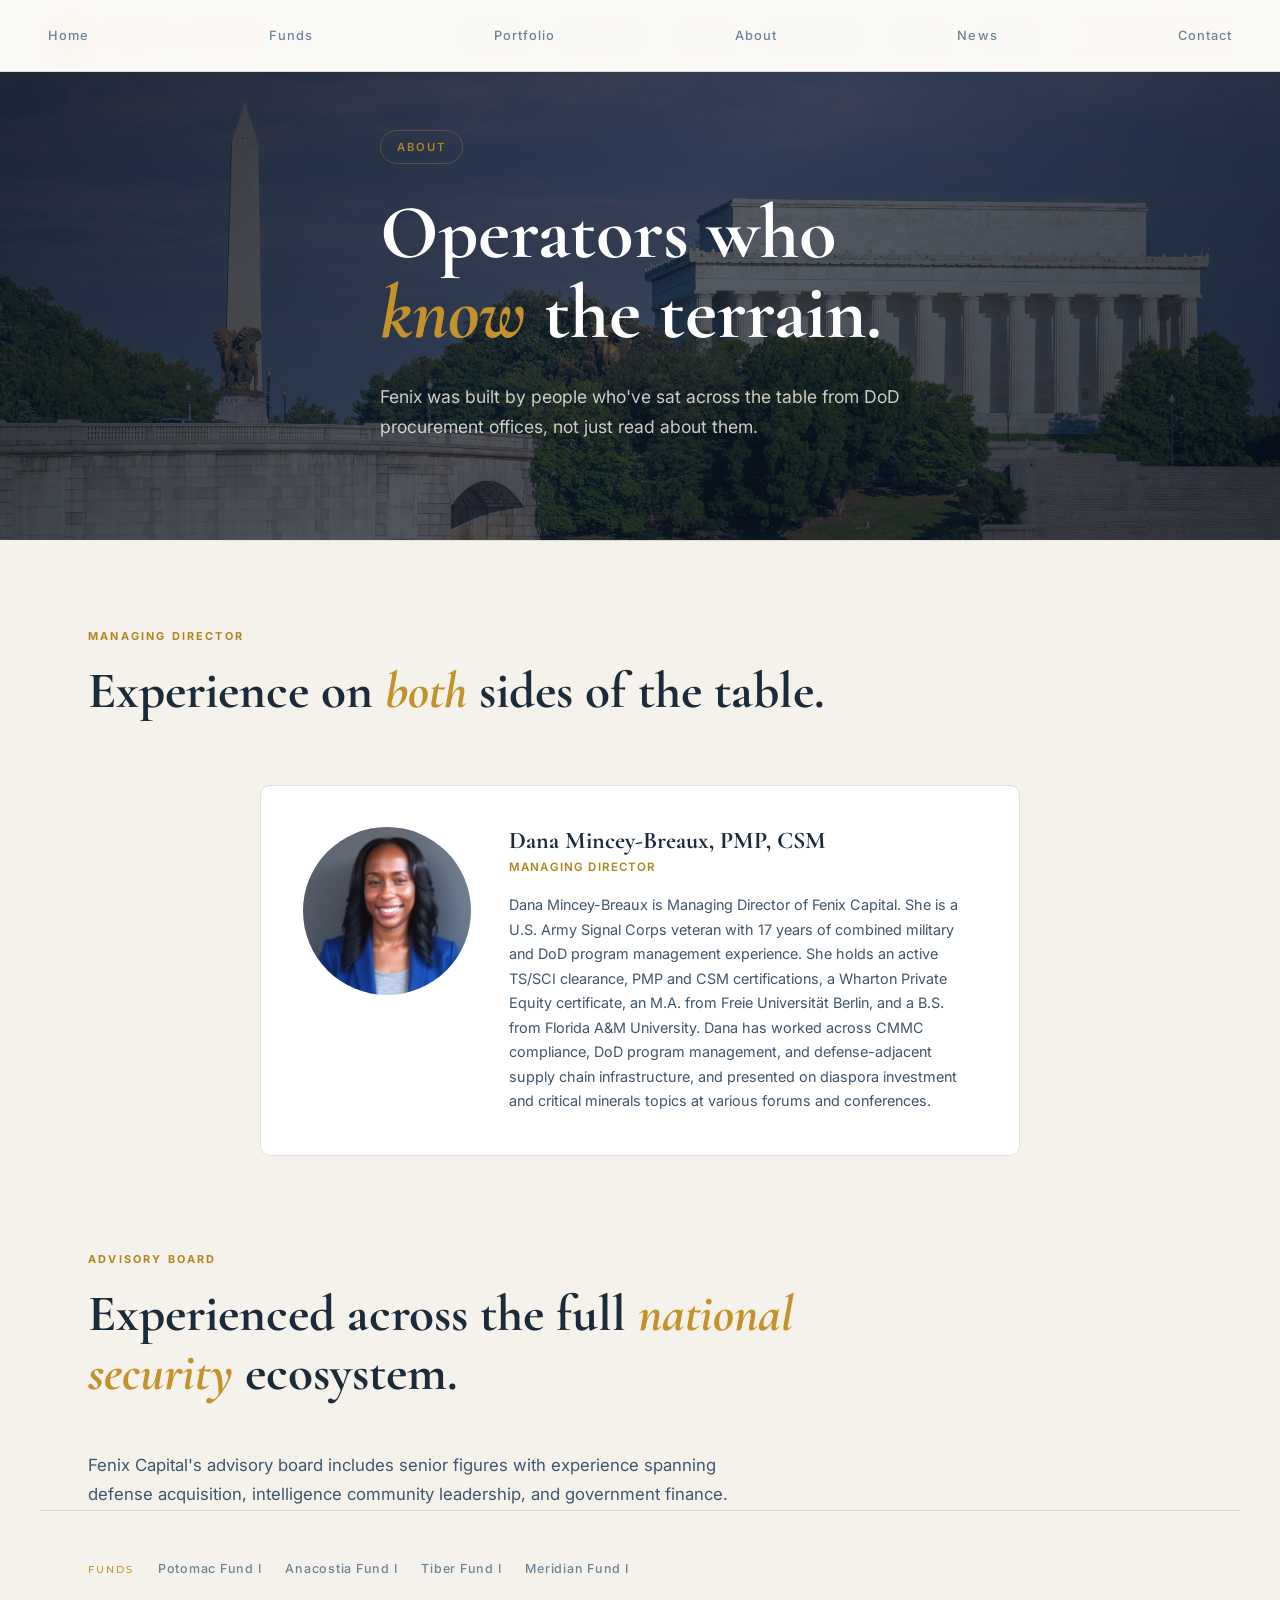
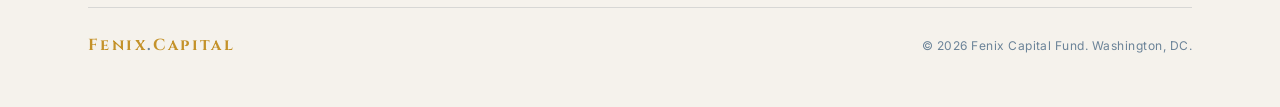
==== about.html @ d95a1a5e "PAGE 2: rename Team -> About, public-safe content - rename team.html -> about.html; update nav + foo" ====
<!DOCTYPE html>
<html lang="en">
<head>
  <meta charset="UTF-8" />
  <meta name="viewport" content="width=device-width, initial-scale=1.0" />
  <title>About — Fenix Capital</title>
  <meta name="description" content="About Fenix Capital — led by Managing Director Dana Mincey-Breaux, with an advisory board spanning defense acquisition, the intelligence community, and government finance. Washington, DC." />
  <link rel="stylesheet" href="css/style.css" />
  <link rel="icon" type="image/svg+xml" href="images/fenix-logo.svg" />
</head>
<body>

  <!-- NAV -->
  <nav>
    <a href="index.html" class="nav-logo">
      <img src="images/fenix-logo.svg" alt="Fenix Capital" />
      <span class="nav-logo-text">FENIX CAPITAL</span>
    </a>
    <ul class="nav-links">
      <li><a href="index.html#thesis">Thesis</a></li>
      <li><a href="index.html#edge">Our Edge</a></li>
      <li><a href="funds.html">Funds</a></li>
      <li><a href="portfolio.html">Portfolio</a></li>
      <li><a href="about.html">About</a></li>
      <li><a href="news.html">News</a></li>
      <li><a href="contact.html" class="nav-cta">Get in Touch</a></li>
    </ul>
    <div class="hamburger" aria-label="Menu">
      <span></span><span></span><span></span>
    </div>
  </nav>

  <!-- PAGE HERO -->
  <section id="team-hero">
    <div class="video-bg">
      <img src="images/dc-skyline.jpg" alt="Washington, DC skyline" />
    </div>
    <div class="video-overlay"></div>
    <div class="hero-content">
      <div class="hero-tag">About</div>
      <h1 class="hero-headline" style="font-size: clamp(2.8rem, 6vw, 6rem);">
        Operators who<br><em>know</em> the terrain.
      </h1>
      <p class="hero-sub" style="margin-top: 28px;">
        Fenix was built by people who've sat across the table from DoD procurement offices, not just read about them.
      </p>
    </div>
  </section>

  <div class="divider"></div>

  <!-- TEAM SECTION -->
  <section id="team" style="padding-top: 80px;">
    <div class="section-tag">Managing Director</div>
    <h2 class="section-title">Experience on <em>both</em> sides of the table.</h2>

    <div class="team-grid team-grid--solo" style="margin-top: 64px;">

      <!-- Dana Mincey-Breaux -->
      <div class="team-card team-card--featured fade-in">
        <div class="team-avatar">
          <img src="images/dana-mincey-breaux.jpg" alt="Dana Mincey-Breaux" style="width: 100%; height: 100%; object-fit: cover; border-radius: 50%;" />
        </div>
        <div class="team-text">
          <div class="team-name">Dana Mincey-Breaux, PMP, CSM</div>
          <div class="team-role">Managing Director</div>
          <p class="team-bio">
            Dana Mincey-Breaux is Managing Director of Fenix Capital. She is a U.S. Army Signal Corps veteran with 17 years of combined military and DoD program management experience. She holds an active TS/SCI clearance, PMP and CSM certifications, a Wharton Private Equity certificate, an M.A. from Freie Universität Berlin, and a B.S. from Florida A&amp;M University. Dana has worked across CMMC compliance, DoD program management, and defense-adjacent supply chain infrastructure, and presented on diaspora investment and critical minerals topics at various forums and conferences.
          </p>
        </div>
      </div>

    </div>

    <!-- Advisory Board -->
    <div style="margin-top: 88px; max-width: 820px;">
      <div class="section-tag" style="margin-bottom: 16px;">Advisory Board</div>
      <h2 class="section-title">Experienced across the full <em>national security</em> ecosystem.</h2>
      <p style="margin-top: 22px; max-width: 680px; font-size: 1.05rem; line-height: 1.75; color: var(--text-secondary);">
        Fenix Capital's advisory board includes senior figures with experience spanning defense acquisition, intelligence community leadership, and government finance.
      </p>
    </div>
  </section>

  <!-- FOOTER -->
  <footer>
    <div class="footer-funds">
      <span class="footer-funds-label">Funds</span>
      <a href="funds.html">Potomac Fund I</a>
      <a href="funds.html">Anacostia Fund I</a>
      <a href="funds.html">Tiber Fund I</a>
      <a href="funds.html">Meridian Fund I</a>
    </div>
    <div class="footer-logo">Fenix<span>.</span>Capital</div>
    <nav class="footer-links">
      <a href="index.html">Home</a>
      <a href="funds.html">Funds</a>
      <a href="portfolio.html">Portfolio</a>
      <a href="about.html">About</a>
      <a href="news.html">News</a>
      <a href="contact.html">Contact</a>
    </nav>
    <div class="footer-copy">© 2026 Fenix Capital Fund. Washington, DC.</div>
  </footer>

  <script src="js/main.js"></script>
</body>
</html>
---- css/style.css ----
/*
 * Fenix Capital — Brand Redesign (Light)
 * Colors: Stone & Slate + Gold
 * Fonts: Cormorant Garamond (headings) · Inter / Montserrat (body)
 */

/* ─── Google Fonts ──────────────────────────────────────────── */
@import url('https://fonts.googleapis.com/css2?family=Cormorant+Garamond:ital,wght@0,400;0,500;0,600;0,700;1,400;1,500;1,600;1,700&family=Inter:wght@300;400;500;600;700&family=Montserrat:wght@300;400;500;600;700&family=Cinzel:wght@600;700&display=swap');

/* ─── Tokens ────────────────────────────────────────────────── */
:root {
  /* Surfaces — light "Stone & Slate". Variable names kept from the prior
     dark theme so existing rules pick up the new values automatically. */
  --navy-deepest:  #FDFBF8;   /* lightest surface / mobile menu bg   */
  --navy-dark:     #F5F2EC;   /* page background                     */
  --navy:          #FFFFFF;   /* cards                               */
  --navy-mid:      #F0EBE2;   /* card hover                          */
  --navy-light:    #E3DDD0;
  --navy-border:   rgba(42, 62, 82, 0.15);

  /* Explicit stone aliases (for the light override layer) */
  --stone-lightest:#FDFBF8;
  --stone-light:   #F5F2EC;
  --stone:         #EDE8DF;

  --gold:          #B0851F;
  --gold-light:    #C4922A;
  --gold-pale:     rgba(184, 146, 42, 0.10);
  --gold-border:   rgba(184, 146, 42, 0.30);

  --white:         #FFFFFF;
  --off-white:     #1C2B3A;   /* was near-white text on dark; now dark text on light */
  --text-primary:  #1C2B3A;
  --text-secondary:#3E566C;
  --text-muted:    #6B8398;

  /* Tokens referenced by Contact/Team but previously undefined (→ light) */
  --carbon:        #F5F2EC;
  --off-black:     #FFFFFF;
  --steel:         rgba(42, 62, 82, 0.15);
  --subtle:        #3E566C;
  --navy-deep:     #FDFBF8;
  --ember:         #B0851F;
  --light:         #1C2B3A;
  --gold-dim:      #8A6A18;
  --font-display:  'Cormorant Garamond', serif;
  --font-body:     'Inter', sans-serif;

  /* fenix-* fallbacks (used as var(--fenix-x, #hardcoded)) → light */
  --fenix-navy:    #F5F2EC;
  --fenix-gold:    #B0851F;
  --fenix-white:   #1C2B3A;
  --fenix-off:     #3E566C;

  --radius:        6px;
  --transition:    0.25s ease;
}

/* ─── Reset ─────────────────────────────────────────────────── */
*, *::before, *::after { box-sizing: border-box; margin: 0; padding: 0; }
html { scroll-behavior: smooth; }

body {
  background: var(--navy-dark);
  color: var(--text-primary);
  font-family: 'Inter', sans-serif;
  font-size: 16px;
  line-height: 1.65;
  -webkit-font-smoothing: antialiased;
}

img { display: block; max-width: 100%; }
a { color: inherit; text-decoration: none; }

/* ─── NAV ───────────────────────────────────────────────────── */
nav {
  position: fixed;
  top: 0; left: 0; right: 0;
  z-index: 100;
  display: flex;
  align-items: center;
  justify-content: space-between;
  padding: 0 3rem;
  height: 72px;
  background: rgba(253, 251, 248, 0.9);
  backdrop-filter: blur(12px);
  -webkit-backdrop-filter: blur(12px);
  border-bottom: 1px solid var(--navy-border);
}

.nav-logo {
  display: flex;
  align-items: center;
  gap: 0.75rem;
}

.nav-logo img {
  height: 40px;
  width: auto;
}

.nav-logo-text {
  font-family: 'Cinzel', serif;
  font-size: 1.1rem;
  font-weight: 700;
  letter-spacing: 0.12em;
  color: var(--gold-light);
  line-height: 1;
}

.nav-links {
  display: flex;
  align-items: center;
  gap: 2.5rem;
  list-style: none;
}

.nav-links a {
  font-size: 0.8rem;
  font-weight: 600;
  letter-spacing: 0.12em;
  text-transform: uppercase;
  color: var(--text-secondary);
  transition: color var(--transition);
}

.nav-links a:hover { color: var(--gold-light); }

.nav-cta {
  padding: 0.55rem 1.4rem;
  border: 1px solid var(--gold);
  border-radius: var(--radius);
  color: var(--gold) !important;
  font-weight: 600 !important;
  transition: background var(--transition), color var(--transition) !important;
}
.nav-cta:hover {
  background: var(--gold);
  color: var(--navy-dark) !important;
}

.hamburger {
  display: none;
  flex-direction: column;
  gap: 5px;
  cursor: pointer;
  padding: 4px;
}
.hamburger span {
  display: block;
  width: 24px;
  height: 2px;
  background: var(--text-primary);
  border-radius: 2px;
  transition: var(--transition);
}

/* ─── HERO ──────────────────────────────────────────────────── */
#hero {
  position: relative;
  height: 100vh;
  min-height: 680px;
  display: flex;
  align-items: center;
  overflow: hidden;
}

.video-bg {
  position: absolute;
  inset: 0;
  z-index: 0;
}

.video-bg video {
  width: 100%;
  height: 100%;
  object-fit: cover;
  opacity: 0.45;
}

.video-overlay {
  position: absolute;
  inset: 0;
  z-index: 1;
  background: linear-gradient(
    135deg,
    rgba(7, 17, 29, 0.85) 0%,
    rgba(13, 27, 42, 0.70) 50%,
    rgba(7, 17, 29, 0.80) 100%
  );
}

.fenix-cta-section {
  position: relative;
  overflow: hidden;
}
.fenix-cta-section .hero-tag,
.fenix-cta-section .hero-headline {
  position: relative;
  z-index: 2;
}
.fenix-cta-video-wrap {
  position: absolute;
  inset: 0;
  z-index: 0;
}
.fenix-cta-video {
  width: 100%;
  height: 100%;
  object-fit: cover;
  object-position: center;
  display: block;
}
.fenix-cta-overlay {
  position: absolute;
  inset: 0;
  background: linear-gradient(
    135deg,
    rgba(5, 14, 28, 0.82) 0%,
    rgba(10, 22, 40, 0.65) 50%,
    rgba(5, 14, 28, 0.75) 100%
  );
}

/* Floating UI panels */
.video-ui-layer {
  position: absolute;
  inset: 0;
  z-index: 2;
  pointer-events: none;
}

.ui-panel {
  position: absolute;
  background: rgba(13, 27, 42, 0.75);
  border: 1px solid var(--navy-border);
  border-radius: 8px;
  padding: 0.9rem 1.1rem;
  min-width: 190px;
  backdrop-filter: blur(8px);
}

.ui-panel-1 { top: 22%; right: 8%; }
.ui-panel-2 { top: 50%; right: 6%; }
.ui-panel-3 { top: 68%; right: 10%; }

.ui-label {
  font-size: 0.65rem;
  font-weight: 600;
  letter-spacing: 0.12em;
  text-transform: uppercase;
  color: var(--gold);
  margin-bottom: 0.3rem;
}

.ui-value {
  font-size: 0.8rem;
  font-weight: 500;
  color: var(--off-white);
  margin-bottom: 0.5rem;
}

.ui-bar {
  height: 4px;
  background: var(--navy-light);
  border-radius: 2px;
  overflow: hidden;
}

.ui-bar-fill {
  height: 100%;
  background: linear-gradient(90deg, var(--gold), var(--gold-light));
  border-radius: 2px;
  animation: barPulse 3s ease-in-out infinite;
}

@keyframes barPulse {
  0%, 100% { opacity: 1; }
  50% { opacity: 0.7; }
}

.ui-dots {
  display: flex;
  gap: 6px;
  margin-top: 0.25rem;
}

.ui-dot {
  width: 8px;
  height: 8px;
  border-radius: 50%;
  background: var(--navy-light);
}

.ui-dot.active {
  background: var(--gold);
  box-shadow: 0 0 6px rgba(196, 146, 42, 0.6);
}

/* Hero content */
.hero-content {
  position: relative;
  z-index: 3;
  max-width: 1200px;
  margin: 0 auto;
  padding: 0 3rem;
  padding-top: 72px;
}

.hero-tag {
  display: inline-block;
  font-size: 0.7rem;
  font-weight: 600;
  letter-spacing: 0.18em;
  text-transform: uppercase;
  color: var(--gold);
  border: 1px solid var(--gold-border);
  border-radius: 100px;
  padding: 0.4rem 1rem;
  margin-bottom: 1.8rem;
}

.hero-headline {
  font-family: 'Cormorant Garamond', serif;
  font-size: clamp(3.5rem, 7vw, 6rem);
  font-weight: 900;
  line-height: 1.05;
  color: var(--white);
  margin-bottom: 1.6rem;
  max-width: 680px;
}

.hero-headline em {
  font-style: italic;
  color: var(--gold-light);
}

.hero-sub {
  font-size: 1.1rem;
  font-weight: 400;
  line-height: 1.7;
  color: var(--text-secondary);
  max-width: 520px;
  margin-bottom: 2.5rem;
}

.hero-actions {
  display: flex;
  align-items: center;
  gap: 1.2rem;
  margin-bottom: 4rem;
  flex-wrap: wrap;
}

.btn-primary {
  display: inline-flex;
  align-items: center;
  gap: 0.5rem;
  padding: 0.85rem 2rem;
  background: var(--gold);
  color: var(--navy-dark);
  font-weight: 700;
  font-size: 0.9rem;
  letter-spacing: 0.05em;
  border-radius: var(--radius);
  transition: background var(--transition), transform var(--transition);
}
.btn-primary:hover {
  background: var(--gold-light);
  transform: translateY(-1px);
}

.btn-ghost-light {
  display: inline-flex;
  align-items: center;
  padding: 0.85rem 2rem;
  border: 1px solid rgba(255,255,255,0.25);
  color: var(--white);
  font-weight: 600;
  font-size: 0.9rem;
  border-radius: var(--radius);
  transition: border-color var(--transition), background var(--transition);
}
.btn-ghost-light:hover {
  border-color: rgba(255,255,255,0.6);
  background: rgba(255,255,255,0.06);
}

/* Hero stats */
.hero-stats {
  display: flex;
  gap: 3.5rem;
  flex-wrap: wrap;
}

.hero-stat-num {
  font-family: 'Cormorant Garamond', serif;
  font-size: 2.4rem;
  font-weight: 800;
  color: var(--gold-light);
  line-height: 1;
  margin-bottom: 0.3rem;
}

.hero-stat-num sup {
  font-size: 1.2rem;
  vertical-align: super;
}

.hero-stat-label {
  font-size: 0.72rem;
  font-weight: 600;
  letter-spacing: 0.12em;
  text-transform: uppercase;
  color: var(--text-muted);
}

/* ─── DIVIDER ───────────────────────────────────────────────── */
.divider {
  height: 1px;
  background: linear-gradient(90deg, transparent, var(--navy-border), transparent);
  margin: 0 3rem;
}

/* ─── SECTION SHARED ────────────────────────────────────────── */
.section-tag {
  display: inline-block;
  font-size: 0.68rem;
  font-weight: 700;
  letter-spacing: 0.2em;
  text-transform: uppercase;
  color: var(--gold);
  margin-bottom: 1rem;
}

.section-title {
  font-family: 'Cormorant Garamond', serif;
  font-size: clamp(2rem, 4vw, 3.2rem);
  font-weight: 800;
  line-height: 1.15;
  color: var(--white);
  margin-bottom: 3rem;
}

.section-title em {
  font-style: italic;
  color: var(--gold-light);
}

.card-icon {
  width: 32px;
  height: 32px;
  margin-bottom: 1.2rem;
  opacity: 0.85;
}

/* ─── HUD TEXT STYLES (shared by tracking interlude) ────────── */
.hud-label {
  font-size: 0.6rem;
  font-weight: 700;
  letter-spacing: 0.15em;
  text-transform: uppercase;
  color: var(--gold);
  margin-bottom: 0.25rem;
}

.hud-value {
  font-size: 0.78rem;
  font-weight: 500;
  color: var(--off-white);
  margin-bottom: 0.4rem;
}

.hud-green { color: #4ADE80; }
.hud-amber { color: #FBBF24; }

/* Terminal lines */
.terminal-line {
  font-size: 0.7rem;
  color: var(--gold-light);
  line-height: 1.6;
  opacity: 0.85;
}
.terminal-line.blink .t-cursor { animation: blink 1s step-end infinite; }
.t-cursor { color: var(--gold); margin-right: 4px; }
@keyframes blink { 0%, 100% { opacity: 1; } 50% { opacity: 0; } }

/* ─── TRACKING OVERLAY (INTERLUDE) ──────────────────────────── */
.track-overlay {
  position: absolute;
  inset: 0;
  z-index: 1;
  pointer-events: none;
  overflow: hidden;
}

.track-svg {
  position: absolute;
  inset: 0;
  width: 100%; height: 100%;
}

.route-path {
  fill: none;
  stroke: rgba(196, 146, 42, 0.5);
  stroke-width: 1.5;
  stroke-dasharray: 8 5;
  animation: dashMove 4s linear infinite;
}

.track-dot {
  fill: var(--gold);
}
.active-dot {
  fill: #4ADE80;
  filter: drop-shadow(0 0 6px rgba(74,222,128,0.8));
}

.track-ring {
  fill: none;
  stroke: var(--gold);
  stroke-width: 1;
  opacity: 0;
  animation: ringExpand 2.5s ease-out infinite;
}
.ring-outer {
  animation: ringExpand 2.5s ease-out 0.8s infinite;
}
@keyframes dashMove {
  to { stroke-dashoffset: -16; }
}
@keyframes ringExpand {
  0%   { r: 8;  opacity: 0.8; }
  100% { r: 28; opacity: 0; }
}

/* Tracking data panels */
.track-panel {
  position: absolute;
  background: rgba(7, 17, 29, 0.82);
  border: 1px solid rgba(196, 146, 42, 0.25);
  border-left: 2px solid var(--gold);
  border-radius: 4px;
  padding: 0.65rem 0.9rem;
  backdrop-filter: blur(8px);
  min-width: 180px;
}
.track-panel-a { top: 58%; left: 14%; }
.track-panel-b { top: 28%; right: 12%; min-width: 200px; }
.track-panel-c { top: 60%; right: 5%; }

/* ─── THESIS ────────────────────────────────────────────────── */
#thesis {
  max-width: 1200px;
  margin: 0 auto;
  padding: 6rem 3rem;
}

.thesis-layout {
  display: grid;
  grid-template-columns: 1fr 1fr;
  gap: 4rem;
  align-items: start;
}

.thesis-body {
  font-size: 1.05rem;
  line-height: 1.8;
  color: var(--text-secondary);
}

.thesis-body strong {
  color: var(--off-white);
  font-weight: 600;
}

.thesis-pillars {
  display: flex;
  flex-direction: column;
  gap: 1.6rem;
}

.pillar {
  display: flex;
  gap: 1.2rem;
  align-items: flex-start;
  padding: 1.4rem 1.6rem;
  background: var(--navy);
  border: 1px solid var(--navy-border);
  border-radius: 8px;
  transition: border-color var(--transition), background var(--transition);
}

.pillar:hover {
  border-color: var(--gold-border);
  background: var(--navy-mid);
}

.pillar-num {
  font-family: 'Cormorant Garamond', serif;
  font-size: 1.4rem;
  font-weight: 800;
  color: var(--gold);
  opacity: 0.6;
  min-width: 2rem;
  line-height: 1;
  padding-top: 2px;
}

.pillar-title {
  font-weight: 700;
  font-size: 0.95rem;
  color: var(--off-white);
  margin-bottom: 0.35rem;
  letter-spacing: 0.01em;
}

.pillar-desc {
  font-size: 0.88rem;
  color: var(--text-secondary);
  line-height: 1.6;
}

/* ── FENIX THESIS SECTION ───────────────────────────────────── */
.fenix-thesis-section {
  position: relative;
  background: var(--fenix-navy, #F5F2EC);
  padding: 120px 8vw 140px;
  overflow: hidden;
}

.fenix-thesis-section::before {
  content: '';
  position: absolute;
  inset: 0;
  background:
    radial-gradient(ellipse 70% 55% at 15% 30%, rgba(197,151,58,0.05) 0%, transparent 65%),
    radial-gradient(ellipse 50% 60% at 85% 85%, rgba(13,115,119,0.04) 0%, transparent 55%);
  pointer-events: none;
}

.fenix-thesis-section::after {
  content: '';
  position: absolute;
  inset: 0;
  background-image: radial-gradient(circle, rgba(28,43,58,0.05) 1px, transparent 1px);
  background-size: 32px 32px;
  pointer-events: none;
}

.fenix-thesis-inner {
  position: relative;
  z-index: 2;
  max-width: 1260px;
  margin: 0 auto;
}

.fenix-thesis-label {
  font-family: 'Montserrat', sans-serif;
  font-weight: 500;
  font-size: 0.67rem;
  letter-spacing: 0.22em;
  text-transform: uppercase;
  color: var(--fenix-gold, #c5973a);
  margin-bottom: 1.6rem;
}

.fenix-thesis-headline {
  font-family: 'Cormorant Garamond', serif;
  font-weight: 700;
  font-size: clamp(2.6rem, 5.5vw, 4.8rem);
  line-height: 1.06;
  color: var(--fenix-white, #ffffff);
  margin-bottom: 1.8rem;
  max-width: 820px;
}

.fenix-thesis-headline em {
  font-style: italic;
  color: var(--fenix-gold, #c5973a);
}

.fenix-thesis-sub {
  font-family: 'Cormorant Garamond', serif;
  font-weight: 400;
  font-size: clamp(1rem, 1.8vw, 1.25rem);
  line-height: 1.65;
  color: var(--fenix-off, #3E566C);
  max-width: 620px;
  margin-bottom: 5rem;
  opacity: 0.85;
}

.fenix-thesis-grid {
  display: grid;
  grid-template-columns: repeat(4, 1fr);
  gap: 1px;
  background: rgba(197,151,58,0.15);
  border: 1px solid rgba(197,151,58,0.15);
}

.fenix-tcard {
  position: relative;
  background: #FFFFFF;
  padding: 3rem 2.4rem 3.2rem;
  overflow: hidden;
  transition: background 0.35s ease;
}

.fenix-tcard-accent {
  position: absolute;
  top: 0;
  left: 0;
  right: 0;
  height: 2px;
  background: var(--fenix-gold, #c5973a);
  transform: scaleX(0);
  transform-origin: left;
  transition: transform 0.4s cubic-bezier(0.25, 0.46, 0.45, 0.94);
}

.fenix-tcard:hover {
  background: #F6F2EA;
}

.fenix-tcard:hover .fenix-tcard-accent {
  transform: scaleX(1);
}

.fenix-tcard-icon {
  width: 34px;
  height: 34px;
  color: var(--fenix-gold, #c5973a);
  margin-bottom: 1.6rem;
  opacity: 0.9;
}

.fenix-tcard-icon svg {
  width: 100%;
  height: 100%;
}

.fenix-tcard-num {
  font-family: 'Montserrat', sans-serif;
  font-weight: 500;
  font-size: 0.62rem;
  letter-spacing: 0.2em;
  color: var(--fenix-gold, #c5973a);
  text-transform: uppercase;
  margin-bottom: 0.9rem;
  opacity: 0.7;
}

.fenix-tcard-title {
  font-family: 'Cormorant Garamond', serif;
  font-weight: 700;
  font-size: clamp(1.25rem, 1.8vw, 1.55rem);
  line-height: 1.2;
  color: #1C2B3A;
  margin-bottom: 1.1rem;
}

.fenix-tcard-body {
  font-family: 'Montserrat', sans-serif;
  font-weight: 300;
  font-size: 0.84rem;
  line-height: 1.75;
  color: rgba(42,62,82,0.55);
}

.fenix-tcard-rule {
  position: absolute;
  bottom: 0;
  left: 2.4rem;
  right: 2.4rem;
  height: 1px;
  background: linear-gradient(90deg, #c5973a 0%, transparent 100%);
  opacity: 0.2;
}

@media (max-width: 1100px) {
  .fenix-thesis-grid {
    grid-template-columns: repeat(2, 1fr);
  }
}

@media (max-width: 900px) {
  .fenix-thesis-grid {
    grid-template-columns: repeat(2, 1fr);
  }
  .fenix-tcard {
    padding: 2.4rem 1.8rem;
  }
}

@media (max-width: 600px) {
  .fenix-thesis-section {
    padding: 80px 6vw 100px;
  }
  .fenix-thesis-sub {
    margin-bottom: 3.2rem;
  }
  .fenix-thesis-grid {
    grid-template-columns: 1fr;
  }
}

/* ─── VIDEO INTERLUDE ───────────────────────────────────────── */
#supply-chain-video {
  position: relative;
  height: 55vh;
  min-height: 380px;
  overflow: hidden;
}

#supply-chain-video video {
  width: 100%;
  height: 100%;
  object-fit: cover;
  opacity: 0.4;
}

.scv-overlay {
  position: absolute;
  inset: 0;
  z-index: 2;
  background: linear-gradient(
    to right,
    rgba(7, 17, 29, 0.82) 0%,
    rgba(13, 27, 42, 0.45) 60%,
    rgba(7, 17, 29, 0.2) 100%
  );
  display: flex;
  align-items: center;
}

.scv-content {
  max-width: 1200px;
  margin: 0 auto;
  padding: 0 3rem;
}

.scv-tag {
  font-size: 0.68rem;
  font-weight: 700;
  letter-spacing: 0.2em;
  text-transform: uppercase;
  color: var(--gold);
  margin-bottom: 1rem;
}

.scv-headline {
  font-family: 'Cormorant Garamond', serif;
  font-size: clamp(2rem, 4vw, 3rem);
  font-weight: 800;
  line-height: 1.15;
  color: var(--white);
  margin-bottom: 1.2rem;
}

.scv-headline em {
  font-style: italic;
  color: var(--gold-light);
}

.scv-body {
  font-size: 1rem;
  color: var(--text-secondary);
  line-height: 1.7;
  max-width: 580px;
}

/* ── FENIX PORTFOLIO SECTION ────────────────────────────────── */
.fenix-port-section {
  position: relative;
  background: #F5F2EC;
  padding: 120px 8vw 140px;
  overflow: hidden;
}

.fenix-port-section::before {
  content: '';
  position: absolute;
  inset: 0;
  background:
    radial-gradient(ellipse 65% 50% at 50% 20%, rgba(197,151,58,0.05) 0%, transparent 65%),
    radial-gradient(ellipse 45% 55% at 5% 80%, rgba(13,115,119,0.04) 0%, transparent 55%);
  pointer-events: none;
}

.fenix-port-section::after {
  content: '';
  position: absolute;
  inset: 0;
  background-image: radial-gradient(circle, rgba(28,43,58,0.05) 1px, transparent 1px);
  background-size: 32px 32px;
  pointer-events: none;
}

.fenix-port-inner {
  position: relative;
  z-index: 2;
  max-width: 1260px;
  margin: 0 auto;
}

.fenix-port-label {
  font-family: 'Montserrat', sans-serif;
  font-weight: 500;
  font-size: 0.67rem;
  letter-spacing: 0.22em;
  text-transform: uppercase;
  color: #c5973a;
  margin-bottom: 1.6rem;
}

.fenix-port-headline {
  font-family: 'Cormorant Garamond', serif;
  font-weight: 700;
  font-size: clamp(2.6rem, 5.5vw, 4.8rem);
  line-height: 1.06;
  color: #1C2B3A;
  margin-bottom: 1.8rem;
  max-width: 820px;
}

.fenix-port-headline em {
  font-style: italic;
  color: #c5973a;
}

.fenix-port-sub {
  font-family: 'Cormorant Garamond', serif;
  font-weight: 400;
  font-size: clamp(1rem, 1.8vw, 1.25rem);
  line-height: 1.65;
  color: #3E566C;
  max-width: 680px;
  margin-bottom: 5rem;
  opacity: 0.85;
}

.fenix-port-grid {
  display: grid;
  grid-template-columns: repeat(3, 1fr);
  gap: 1px;
  background: rgba(197,151,58,0.15);
  border: 1px solid rgba(197,151,58,0.15);
  margin-bottom: 3rem;
}

.fenix-pcard {
  position: relative;
  background: #FFFFFF;
  overflow: hidden;
  transition: background 0.35s ease;
  display: flex;
  flex-direction: column;
}

.fenix-pcard:hover {
  background: #F6F2EA;
}

.fenix-pcard-accent {
  position: absolute;
  top: 0;
  left: 0;
  right: 0;
  height: 2px;
  background: #c5973a;
  transform: scaleX(0);
  transform-origin: left;
  transition: transform 0.4s cubic-bezier(0.25, 0.46, 0.45, 0.94);
  z-index: 10;
}

.fenix-pcard:hover .fenix-pcard-accent {
  transform: scaleX(1);
}

.fenix-pcard-vid-wrap {
  position: relative;
  width: 100%;
  aspect-ratio: 16 / 10;
  overflow: hidden;
  background: #EDE8DF;
  flex-shrink: 0;
}

.fenix-pcard-video {
  width: 100%;
  height: 100%;
  object-fit: cover;
  object-position: center;
  display: block;
  transition: transform 0.6s ease;
}

.fenix-pcard:hover .fenix-pcard-video {
  transform: scale(1.04);
}

.fenix-pcard-vid-overlay {
  position: absolute;
  inset: 0;
  background: linear-gradient(
    to bottom,
    rgba(10,22,40,0.08) 0%,
    rgba(10,22,40,0.0) 40%,
    rgba(14,31,58,0.75) 100%
  );
  pointer-events: none;
}

.fenix-pcard-body {
  padding: 1.6rem 2rem 2.4rem;
  flex: 1;
  display: flex;
  flex-direction: column;
}

.fenix-pcard-meta {
  display: flex;
  align-items: center;
  gap: 0.7rem;
  margin-bottom: 0.75rem;
  flex-wrap: wrap;
}

.fenix-pcard-tag {
  font-family: 'Montserrat', sans-serif;
  font-weight: 500;
  font-size: 0.6rem;
  letter-spacing: 0.18em;
  text-transform: uppercase;
  color: #c5973a;
  border: 1px solid rgba(197,151,58,0.4);
  padding: 0.25rem 0.65rem;
  border-radius: 1px;
}

.fenix-pcard-status {
  font-family: 'Montserrat', sans-serif;
  font-weight: 400;
  font-size: 0.6rem;
  letter-spacing: 0.14em;
  text-transform: uppercase;
  color: rgba(42,62,82,0.4);
  border: 1px solid rgba(42,62,82,0.15);
  padding: 0.25rem 0.65rem;
  border-radius: 1px;
}

.fenix-pcard-name {
  font-family: 'Cormorant Garamond', serif;
  font-weight: 700;
  font-size: clamp(1.3rem, 1.9vw, 1.65rem);
  line-height: 1.2;
  color: #1C2B3A;
  margin-bottom: 0.7rem;
}

.fenix-pcard-desc {
  font-family: 'Montserrat', sans-serif;
  font-weight: 300;
  font-size: 0.82rem;
  line-height: 1.75;
  color: rgba(42,62,82,0.55);
  flex: 1;
}

.fenix-pcard-rule {
  position: absolute;
  bottom: 0;
  left: 2rem;
  right: 2rem;
  height: 1px;
  background: linear-gradient(90deg, #c5973a 0%, transparent 100%);
  opacity: 0.2;
}

.fenix-port-footnote {
  font-family: 'Montserrat', sans-serif;
  font-weight: 300;
  font-size: 0.72rem;
  letter-spacing: 0.06em;
  color: rgba(42,62,82,0.3);
  text-align: right;
  padding-top: 1.2rem;
  border-top: 1px solid rgba(197,151,58,0.1);
}

@media (max-width: 960px) {
  .fenix-port-grid {
    grid-template-columns: 1fr 1fr;
  }
}

@media (max-width: 640px) {
  .fenix-port-grid {
    grid-template-columns: 1fr;
  }
  .fenix-port-section {
    padding: 80px 6vw 100px;
  }
  .fenix-port-sub {
    margin-bottom: 3.2rem;
  }
  .fenix-pcard-body {
    padding: 1.4rem 1.4rem 2rem;
  }
}

@media (prefers-reduced-motion: reduce) {
  .fenix-pcard-video {
    animation: none;
  }
}

/* ─── EDGE ──────────────────────────────────────────────────── */
#edge {
  max-width: 1200px;
  margin: 0 auto;
  padding: 6rem 3rem;
}

.edge-layout {
  display: grid;
  grid-template-columns: repeat(3, 1fr);
  gap: 1.5rem;
}

.edge-card {
  position: relative;
  padding: 2.2rem 2rem;
  background: var(--navy);
  border: 1px solid var(--navy-border);
  border-radius: 10px;
  overflow: hidden;
  transition: border-color var(--transition), transform var(--transition);
}

.edge-card:hover {
  border-color: var(--gold-border);
  transform: translateY(-3px);
}

.edge-icon {
  font-size: 1.8rem;
  margin-bottom: 1.2rem;
  color: var(--gold);
  line-height: 1;
}

.edge-title {
  font-family: 'Cormorant Garamond', serif;
  font-size: 1.3rem;
  font-weight: 700;
  color: var(--white);
  margin-bottom: 0.75rem;
  line-height: 1.25;
}

.edge-desc {
  font-size: 0.9rem;
  color: var(--text-secondary);
  line-height: 1.7;
}

.edge-num {
  position: absolute;
  bottom: 1.5rem;
  right: 1.8rem;
  font-family: 'Cormorant Garamond', serif;
  font-size: 3.5rem;
  font-weight: 900;
  color: var(--navy-border);
  line-height: 1;
  pointer-events: none;
}

.edge-bullets {
  list-style: none;
  margin-top: 0.75rem;
  display: flex;
  flex-direction: column;
  gap: 0.4rem;
}

.edge-bullets li {
  font-size: 0.88rem;
  color: var(--off-white);
  font-weight: 500;
  padding-left: 1rem;
  position: relative;
}

.edge-bullets li::before {
  content: '';
  position: absolute;
  left: 0;
  top: 50%;
  transform: translateY(-50%);
  width: 5px;
  height: 5px;
  border-radius: 50%;
  background: var(--gold);
}

.edge-badge {
  display: inline-block;
  margin-top: 1rem;
  font-size: 0.7rem;
  font-weight: 700;
  letter-spacing: 0.1em;
  text-transform: uppercase;
  color: var(--navy-dark);
  background: var(--gold);
  padding: 0.3rem 0.75rem;
  border-radius: 100px;
}

/* ─── FOOTER ────────────────────────────────────────────────── */
footer {
  border-top: 1px solid var(--navy-border);
  padding: 3rem;
  max-width: 1200px;
  margin: 0 auto;
  display: flex;
  align-items: center;
  justify-content: space-between;
  flex-wrap: wrap;
  gap: 1.5rem;
}

.footer-logo {
  font-family: 'Cinzel', serif;
  font-size: 1rem;
  font-weight: 700;
  letter-spacing: 0.15em;
  color: var(--gold-light);
}

.footer-logo span { color: var(--text-muted); }

.footer-links {
  display: flex;
  gap: 2rem;
}

.footer-links a {
  font-size: 0.8rem;
  font-weight: 500;
  letter-spacing: 0.08em;
  color: var(--text-muted);
  transition: color var(--transition);
}
.footer-links a:hover { color: var(--gold-light); }

.footer-copy {
  font-size: 0.75rem;
  color: var(--text-muted);
  letter-spacing: 0.04em;
}

.footer-funds {
  flex-basis: 100%;
  order: -1;
  display: flex;
  flex-wrap: wrap;
  align-items: center;
  gap: 1.5rem;
  padding-bottom: 1.75rem;
  border-bottom: 1px solid var(--navy-border);
}

.footer-funds-label {
  font-family: 'Montserrat', sans-serif;
  font-size: 0.62rem;
  font-weight: 500;
  letter-spacing: 0.2em;
  text-transform: uppercase;
  color: var(--gold-light);
}

.footer-funds a {
  font-size: 0.78rem;
  font-weight: 500;
  letter-spacing: 0.06em;
  color: var(--text-muted);
  transition: color var(--transition);
}
.footer-funds a:hover { color: var(--gold-light); }

/* ─── ANIMATIONS ────────────────────────────────────────────── */
.fade-in {
  opacity: 0;
  transform: translateY(20px);
  transition: opacity 0.6s ease, transform 0.6s ease;
}
.fade-in.visible {
  opacity: 1;
  transform: none;
}
.fade-in-delay-1 { transition-delay: 0.1s; }
.fade-in-delay-2 { transition-delay: 0.2s; }
.fade-in-delay-3 { transition-delay: 0.3s; }
.fade-in-delay-4 { transition-delay: 0.4s; }

.contact-section {
  padding: 100px 0 120px;
  background: var(--carbon);
}
.contact-grid {
  display: grid;
  grid-template-columns: minmax(0, 1fr) minmax(420px, 1fr);
  gap: 64px;
  max-width: 1180px;
  margin: 0 auto;
  padding: 0 1.5rem;
}
.contact-panel {
  display: flex;
  flex-direction: column;
  gap: 1.75rem;
}
.contact-card,
.contact-criteria {
  background: var(--off-black);
  border: 1px solid var(--steel);
  border-radius: var(--radius);
  padding: 1.55rem;
}
.contact-card {
  display: grid;
  gap: 0.75rem;
}
.contact-card-label {
  font-size: 0.8rem;
  font-weight: 700;
  letter-spacing: 0.16em;
  text-transform: uppercase;
  color: var(--text-muted);
}
.contact-card-val,
.contact-card-text {
  display: block;
  font-size: 1rem;
  line-height: 1.6;
  color: var(--white);
}
.contact-card-val {
  text-decoration: none;
  transition: color var(--transition);
}
.contact-card-val:hover {
  color: var(--gold-light);
}
.contact-criteria-item {
  display: flex;
  gap: 0.9rem;
  align-items: flex-start;
  color: var(--subtle);
  font-size: 0.95rem;
  line-height: 1.6;
}
.contact-criteria-item span:first-child {
  color: var(--gold);
  margin-top: 0.1rem;
}
.contact-copy {
  font-size: 0.95rem;
  color: var(--text-muted);
  line-height: 1.8;
  max-width: 700px;
}
.contact-form {
  display: grid;
  gap: 1.25rem;
}
.form-row {
  display: grid;
  grid-template-columns: repeat(2, minmax(0, 1fr));
  gap: 1rem;
}
.form-group {
  display: grid;
  gap: 0.65rem;
}
.form-group label {
  font-size: 0.85rem;
  font-weight: 700;
  color: var(--text-muted);
}
.form-group input,
.form-group textarea,
.form-group select {
  width: 100%;
  min-height: 48px;
  border-radius: var(--radius);
  border: 1px solid var(--steel);
  background: var(--navy-deep);
  color: var(--white);
  padding: 1rem 1.1rem;
  font-size: 0.95rem;
  transition: border-color var(--transition), box-shadow var(--transition);
}
.form-group textarea {
  min-height: 180px;
  resize: vertical;
}
.form-group input:focus,
.form-group textarea:focus,
.form-group select:focus {
  outline: none;
  border-color: var(--gold);
  box-shadow: 0 0 0 4px rgba(255, 198, 0, 0.12);
}
.form-note {
  font-size: 0.92rem;
  line-height: 1.8;
  color: var(--text-secondary);
  margin-top: 0.2rem;
}
@media (max-width: 900px) {
  .contact-grid {
    grid-template-columns: 1fr;
  }
  .form-row {
    grid-template-columns: 1fr;
  }
}

/* ─── RESPONSIVE ────────────────────────────────────────────── */
@media (max-width: 900px) {
  nav { padding: 0 1.5rem; }
  .nav-links { display: none; gap: 1.5rem; }
  .nav-links.open {
    display: flex;
    flex-direction: column;
    position: fixed;
    top: 72px; left: 0; right: 0;
    background: var(--navy-deepest);
    padding: 2rem 1.5rem;
    border-bottom: 1px solid var(--navy-border);
    z-index: 99;
  }
  .hamburger { display: flex; }

  .hero-content { padding: 0 1.5rem; padding-top: 72px; }
  .hero-headline { font-size: 2.8rem; }
  .ui-panel-1 { display: none; }
  .ui-panel-2 { top: auto; bottom: 12%; right: 4%; }
  .ui-panel-3 { display: none; }

  .thesis-layout { grid-template-columns: 1fr; gap: 2.5rem; }
  #thesis { padding: 4rem 1.5rem; }

  .edge-layout { grid-template-columns: 1fr; gap: 1rem; }
  #edge { padding: 4rem 1.5rem; }

  .scv-content { padding: 0 1.5rem; }
  .scv-headline { font-size: 1.8rem; }

  footer { padding: 2rem 1.5rem; flex-direction: column; align-items: flex-start; }
  .divider { margin: 0 1.5rem; }
}

@media (max-width: 600px) {
  .hero-headline { font-size: 2.2rem; }
  .hero-stats { gap: 2rem; }
  .hero-actions { flex-direction: column; align-items: flex-start; }
  .ui-panel-2 { display: none; }
}

/* ── Section ─────────────────────────────────────────────── */
.fenix-edge-section {
  position: relative;
  background: #F5F2EC;
  padding: 120px 8vw 140px;
  overflow: hidden;
}

.fenix-edge-section::before {
  content: '';
  position: absolute;
  inset: 0;
  background:
    radial-gradient(ellipse 70% 55% at 80% 30%, rgba(197,151,58,0.055) 0%, transparent 65%),
    radial-gradient(ellipse 50% 60% at 10% 90%, rgba(13,115,119,0.04) 0%, transparent 55%);
  pointer-events: none;
}

.fenix-edge-section::after {
  content: '';
  position: absolute;
  inset: 0;
  background-image: radial-gradient(circle, rgba(28,43,58,0.05) 1px, transparent 1px);
  background-size: 32px 32px;
  pointer-events: none;
}

.fenix-edge-inner {
  position: relative;
  z-index: 2;
  max-width: 1260px;
  margin: 0 auto;
}

/* ── Label ───────────────────────────────────────────────── */
.fenix-edge-label {
  font-family: 'Montserrat', sans-serif;
  font-weight: 500;
  font-size: 0.67rem;
  letter-spacing: 0.22em;
  text-transform: uppercase;
  color: #c5973a;
  margin-bottom: 1.6rem;
}

/* ── Headline ────────────────────────────────────────────── */
.fenix-edge-headline {
  font-family: 'Cormorant Garamond', serif;
  font-weight: 700;
  font-size: clamp(2.6rem, 5.5vw, 4.8rem);
  line-height: 1.06;
  color: #1C2B3A;
  margin-bottom: 1.8rem;
  max-width: 820px;
}

.fenix-edge-headline em {
  font-style: italic;
  color: #c5973a;
}

/* ── Sub ─────────────────────────────────────────────────── */
.fenix-edge-sub {
  font-family: 'Cormorant Garamond', serif;
  font-weight: 400;
  font-size: clamp(1rem, 1.8vw, 1.25rem);
  line-height: 1.65;
  color: #3E566C;
  max-width: 620px;
  margin-bottom: 5rem;
  opacity: 0.85;
}

/* ── Grid ────────────────────────────────────────────────── */
.fenix-cards-grid {
  display: grid;
  grid-template-columns: repeat(3, 1fr);
  gap: 1px;
  background: rgba(197,151,58,0.15);
  border: 1px solid rgba(197,151,58,0.15);
}

/* ── Card ────────────────────────────────────────────────── */
.fenix-card {
  position: relative;
  background: #FFFFFF;
  padding: 3rem 2.4rem 3.2rem;
  overflow: hidden;
  transition: background 0.35s ease;
}

.fenix-card:hover {
  background: #F6F2EA;
}

/* Gold top-bar on hover */
.fenix-card-accent {
  position: absolute;
  top: 0; left: 0; right: 0;
  height: 2px;
  background: #c5973a;
  transform: scaleX(0);
  transform-origin: left;
  transition: transform 0.4s cubic-bezier(0.25, 0.46, 0.45, 0.94);
}
.fenix-card:hover .fenix-card-accent {
  transform: scaleX(1);
}

/* ── Icon — GOLD ─────────────────────────────────────────── */
.fenix-card-icon {
  width: 34px;
  height: 34px;
  color: #c5973a;
  margin-bottom: 1.6rem;
  opacity: 0.9;
}

.fenix-card-icon svg {
  width: 100%;
  height: 100%;
}

/* ── Number — GOLD ───────────────────────────────────────── */
.fenix-card-num {
  font-family: 'Montserrat', sans-serif;
  font-weight: 500;
  font-size: 0.62rem;
  letter-spacing: 0.2em;
  color: #c5973a;
  text-transform: uppercase;
  margin-bottom: 0.9rem;
  opacity: 0.7;
}

/* ── Title — GOLD ────────────────────────────────────────── */
.fenix-card-title {
  font-family: 'Cormorant Garamond', serif;
  font-weight: 700;
  font-size: clamp(1.25rem, 1.8vw, 1.55rem);
  line-height: 1.2;
  color: #c5973a;
  margin-bottom: 1.1rem;
}

/* ── Body ────────────────────────────────────────────────── */
.fenix-card-body {
  font-family: 'Montserrat', sans-serif;
  font-weight: 300;
  font-size: 0.84rem;
  line-height: 1.75;
  color: rgba(42,62,82,0.55);
}

/* ── Bottom rule ────────────────────────────────────────── */
.fenix-card-rule {
  position: absolute;
  bottom: 0; left: 2.4rem; right: 2.4rem;
  height: 1px;
  background: linear-gradient(90deg, #c5973a 0%, transparent 100%);
  opacity: 0.2;
}

/* ── Responsive ──────────────────────────────────────────── */
@media (max-width: 900px) {
  .fenix-cards-grid {
    grid-template-columns: 1fr;
  }
  .fenix-card {
    padding: 2.4rem 1.8rem;
  }
}

@media (max-width: 600px) {
  .fenix-edge-section {
    padding: 80px 6vw 100px;
  }
  .fenix-edge-sub {
    margin-bottom: 3.2rem;
  }
}

/* ─── FUNDS GRID (4 columns) ─────────────────────────────────── */
.fenix-funds-grid {
  grid-template-columns: repeat(4, 1fr);
}

@media (max-width: 1100px) {
  .fenix-funds-grid {
    grid-template-columns: repeat(2, 1fr);
  }
}

@media (max-width: 600px) {
  .fenix-funds-grid {
    grid-template-columns: 1fr;
  }
}

/* ═══════════════════════════════════════════════════════════════
   FAQ
   ═══════════════════════════════════════════════════════════════ */
.fenix-faq-grid {
  display: grid;
  grid-template-columns: repeat(2, 1fr);
  gap: 1px;
  background: rgba(197,151,58,0.15);
  border: 1px solid rgba(197,151,58,0.15);
  margin-top: 52px;
}

.fenix-faq-item {
  background: var(--navy);
  padding: 2.4rem 2.2rem;
  transition: background var(--transition);
}

.fenix-faq-item:hover {
  background: var(--navy-mid);
}

.fenix-faq-q {
  font-family: 'Cormorant Garamond', serif;
  font-weight: 700;
  font-size: clamp(1.1rem, 1.8vw, 1.35rem);
  line-height: 1.25;
  color: var(--text-primary);
  margin-bottom: 1rem;
  padding-bottom: 0.8rem;
  border-bottom: 1px solid var(--gold-border);
}

.fenix-faq-a {
  font-family: 'Montserrat', sans-serif;
  font-weight: 300;
  font-size: 0.85rem;
  line-height: 1.8;
  color: var(--text-secondary);
}

.fenix-faq-a strong {
  font-weight: 600;
  color: var(--text-primary);
}

@media (max-width: 900px) {
  .fenix-faq-grid {
    grid-template-columns: 1fr;
  }
}

/* ═══════════════════════════════════════════════════════════════
   NEWS PAGE
   ═══════════════════════════════════════════════════════════════ */

/* ── Featured announcement ──────────────────────────────────── */
.fenix-news-featured {
  padding: 100px 8vw 80px;
  background: var(--navy-dark);
}

.fenix-news-feature-card {
  display: grid;
  grid-template-columns: 1fr 340px;
  gap: 60px;
  align-items: start;
  margin-top: 48px;
}

.fenix-news-feature-meta {
  display: flex;
  align-items: center;
  gap: 1rem;
  margin-bottom: 1.4rem;
}

.fenix-news-tag {
  font-family: 'Montserrat', sans-serif;
  font-size: 0.65rem;
  font-weight: 600;
  letter-spacing: 0.12em;
  text-transform: uppercase;
  color: var(--gold);
  background: var(--gold-pale);
  border: 1px solid var(--gold-border);
  padding: 4px 10px;
  border-radius: 3px;
}

.fenix-news-date {
  font-family: 'Montserrat', sans-serif;
  font-size: 0.7rem;
  font-weight: 500;
  letter-spacing: 0.08em;
  color: var(--text-muted);
}

.fenix-news-feature-headline {
  font-family: 'Cormorant Garamond', serif;
  font-weight: 700;
  font-size: clamp(2.2rem, 4vw, 3.8rem);
  line-height: 1.12;
  color: var(--text-primary);
  margin-bottom: 1.8rem;
  max-width: 680px;
}

.fenix-news-feature-headline em {
  font-style: italic;
  color: var(--gold);
}

.fenix-news-feature-body {
  font-family: 'Montserrat', sans-serif;
  font-weight: 300;
  font-size: 0.95rem;
  line-height: 1.8;
  color: var(--text-secondary);
  max-width: 640px;
  margin-bottom: 1.2rem;
}

.fenix-news-feature-cta {
  display: flex;
  gap: 1rem;
  margin-top: 2.4rem;
  flex-wrap: wrap;
}

/* ── Event detail card ──────────────────────────────────────── */
.fenix-news-event-card {
  background: var(--navy);
  border: 1px solid var(--navy-border);
  border-top: 3px solid var(--gold);
  padding: 2rem 1.8rem;
  position: sticky;
  top: 100px;
}

.fenix-news-event-label {
  font-family: 'Montserrat', sans-serif;
  font-size: 0.62rem;
  font-weight: 700;
  letter-spacing: 0.14em;
  text-transform: uppercase;
  color: var(--gold);
  margin-bottom: 1.4rem;
}

.fenix-news-event-row {
  display: grid;
  grid-template-columns: 80px 1fr;
  gap: 0.5rem;
  padding: 0.8rem 0;
  border-bottom: 1px solid var(--navy-border);
}

.fenix-news-event-key {
  font-family: 'Montserrat', sans-serif;
  font-size: 0.68rem;
  font-weight: 600;
  letter-spacing: 0.06em;
  text-transform: uppercase;
  color: var(--text-muted);
  padding-top: 2px;
}

.fenix-news-event-val {
  font-family: 'Inter', sans-serif;
  font-size: 0.88rem;
  font-weight: 500;
  color: var(--text-primary);
  line-height: 1.5;
}

.fenix-news-event-divider {
  height: 1px;
  background: var(--gold-border);
  margin: 1.2rem 0;
}

.fenix-news-event-note {
  font-family: 'Montserrat', sans-serif;
  font-size: 0.78rem;
  font-weight: 300;
  line-height: 1.7;
  color: var(--text-secondary);
}

/* ── News grid ──────────────────────────────────────────────── */
.fenix-news-grid {
  display: grid;
  grid-template-columns: repeat(3, 1fr);
  gap: 1px;
  background: rgba(197,151,58,0.15);
  border: 1px solid rgba(197,151,58,0.15);
  margin-top: 52px;
}

.fenix-news-card {
  background: var(--navy);
  padding: 2.4rem 2rem;
  display: flex;
  flex-direction: column;
  gap: 0;
  transition: background var(--transition);
}

.fenix-news-card:hover {
  background: var(--navy-mid);
}

.fenix-news-card-meta {
  display: flex;
  align-items: center;
  gap: 0.8rem;
  margin-bottom: 1.2rem;
}

.fenix-news-card-title {
  font-family: 'Cormorant Garamond', serif;
  font-weight: 700;
  font-size: clamp(1.25rem, 2vw, 1.55rem);
  line-height: 1.2;
  color: var(--text-primary);
  margin-bottom: 1rem;
  flex-grow: 1;
}

.fenix-news-card-body {
  font-family: 'Montserrat', sans-serif;
  font-weight: 300;
  font-size: 0.82rem;
  line-height: 1.75;
  color: var(--text-secondary);
  margin-bottom: 1.6rem;
  flex-grow: 1;
}

.fenix-news-card-link {
  font-family: 'Montserrat', sans-serif;
  font-size: 0.72rem;
  font-weight: 600;
  letter-spacing: 0.08em;
  text-transform: uppercase;
  color: var(--gold);
  border-bottom: 1px solid var(--gold-border);
  padding-bottom: 2px;
  align-self: flex-start;
  transition: color var(--transition), border-color var(--transition);
}

.fenix-news-card-link:hover {
  color: var(--gold-light);
  border-color: var(--gold-light);
}

/* ── Ghost button dark variant ──────────────────────────────── */
.btn-ghost-dark {
  display: inline-flex;
  align-items: center;
  padding: 14px 28px;
  border: 1.5px solid var(--navy-border);
  color: var(--text-primary);
  font-family: 'Montserrat', sans-serif;
  font-size: 0.8rem;
  font-weight: 600;
  letter-spacing: 0.06em;
  text-transform: uppercase;
  border-radius: var(--radius);
  transition: background var(--transition), border-color var(--transition);
}

.btn-ghost-dark:hover {
  background: var(--navy-mid);
  border-color: var(--gold-border);
}

/* ══════════════════════════════════════════════════════════════
   NEWSLETTER SECTION
   ══════════════════════════════════════════════════════════════ */
.fenix-newsletter-section {
  background: #111922;
  padding: 100px 8vw 110px;
  position: relative;
  overflow: hidden;
}

.fenix-newsletter-section::before {
  content: '';
  position: absolute;
  inset: 0;
  background: radial-gradient(ellipse at 20% 50%, rgba(176, 133, 31, 0.08) 0%, transparent 60%);
  pointer-events: none;
}

.fenix-newsletter-inner {
  position: relative;
  z-index: 2;
  max-width: 1260px;
  margin: 0 auto;
  display: grid;
  grid-template-columns: 1fr 480px;
  gap: 80px;
  align-items: center;
}

.fenix-newsletter-label {
  font-family: 'Montserrat', sans-serif;
  font-weight: 600;
  font-size: 0.62rem;
  letter-spacing: 0.18em;
  text-transform: uppercase;
  color: var(--gold-light);
  margin-bottom: 1.4rem;
}

.fenix-newsletter-headline {
  font-family: 'Cormorant Garamond', serif;
  font-weight: 700;
  font-size: clamp(2.6rem, 5vw, 4.4rem);
  line-height: 1.1;
  color: #FFFFFF;
  margin-bottom: 1.6rem;
}

.fenix-newsletter-headline em {
  font-style: italic;
  color: var(--gold-light);
}

.fenix-newsletter-sub {
  font-family: 'Montserrat', sans-serif;
  font-weight: 300;
  font-size: 0.92rem;
  line-height: 1.8;
  color: rgba(255,255,255,0.62);
  max-width: 480px;
}

/* ── Form ───────────────────────────────────────────────────── */
.fenix-newsletter-form-wrap {
  background: rgba(255,255,255,0.04);
  border: 1px solid rgba(255,255,255,0.1);
  padding: 2.4rem 2rem;
}

.fenix-newsletter-form {
  display: flex;
  flex-direction: column;
  gap: 1.2rem;
}

.fenix-nl-group {
  display: flex;
  flex-direction: column;
  gap: 0.4rem;
}

.fenix-nl-label {
  font-family: 'Montserrat', sans-serif;
  font-size: 0.68rem;
  font-weight: 600;
  letter-spacing: 0.1em;
  text-transform: uppercase;
  color: rgba(255,255,255,0.55);
}

.fenix-nl-required {
  color: var(--gold-light);
}

.fenix-nl-input,
.fenix-nl-select {
  background: rgba(255,255,255,0.06);
  border: 1px solid rgba(255,255,255,0.15);
  color: #FFFFFF;
  font-family: 'Inter', sans-serif;
  font-size: 0.9rem;
  padding: 12px 14px;
  outline: none;
  transition: border-color var(--transition);
  appearance: none;
  -webkit-appearance: none;
  width: 100%;
}

.fenix-nl-input::placeholder {
  color: rgba(255,255,255,0.3);
}

.fenix-nl-input:focus,
.fenix-nl-select:focus {
  border-color: var(--gold);
}

.fenix-nl-select {
  background-image: url("data:image/svg+xml,%3Csvg xmlns='http://www.w3.org/2000/svg' width='12' height='8' viewBox='0 0 12 8'%3E%3Cpath d='M1 1l5 5 5-5' stroke='%23B0851F' stroke-width='1.5' fill='none' stroke-linecap='round'/%3E%3C/svg%3E");
  background-repeat: no-repeat;
  background-position: right 14px center;
  padding-right: 36px;
  cursor: pointer;
}

.fenix-nl-select option {
  background: #1C2B3A;
  color: #FFFFFF;
}

.fenix-nl-btn {
  background: var(--gold);
  color: #FFFFFF;
  font-family: 'Montserrat', sans-serif;
  font-size: 0.78rem;
  font-weight: 700;
  letter-spacing: 0.1em;
  text-transform: uppercase;
  padding: 15px 24px;
  border: none;
  cursor: pointer;
  transition: background var(--transition);
  margin-top: 0.4rem;
}

.fenix-nl-btn:hover {
  background: var(--gold-light);
}

.fenix-nl-note {
  font-family: 'Montserrat', sans-serif;
  font-size: 0.68rem;
  color: rgba(255,255,255,0.35);
  text-align: center;
  margin-top: 0.2rem;
}

/* ── Responsive ─────────────────────────────────────────────── */
@media (max-width: 1100px) {
  .fenix-news-feature-card {
    grid-template-columns: 1fr;
  }
  .fenix-news-event-card {
    position: static;
    max-width: 520px;
  }
  .fenix-newsletter-inner {
    grid-template-columns: 1fr;
    gap: 48px;
  }
}

@media (max-width: 900px) {
  .fenix-news-grid {
    grid-template-columns: 1fr;
  }
  .fenix-news-featured {
    padding: 72px 6vw 60px;
  }
}

@media (max-width: 600px) {
  .fenix-news-grid {
    grid-template-columns: 1fr;
  }
  .fenix-newsletter-section {
    padding: 72px 6vw 80px;
  }
  .fenix-newsletter-form-wrap {
    padding: 1.8rem 1.4rem;
  }
}

/* ════════════════════════════════════════════════════════════════
   LIGHT THEME — fix layer
   Re-skin from the original dark theme. Loaded last so it wins the
   cascade. Handles: image hero, contrast on gold, body-context
   headings, the dark media interlude, and the Team/Contact classes
   that the dark theme left undefined.
   ════════════════════════════════════════════════════════════════ */

/* ── Image hero ─────────────────────────────────────────────── */
.hero-bg {
  position: absolute;
  inset: 0;
  z-index: 0;
}
.hero-bg img {
  width: 100%;
  height: 100%;
  object-fit: cover;
  object-position: center 35%;
}
.video-bg img {
  width: 100%;
  height: 100%;
  object-fit: cover;
  object-position: center 30%;
}
/* Team page hero (never styled in the base theme) */
#team-hero {
  position: relative;
  min-height: 60vh;
  display: flex;
  align-items: center;
  overflow: hidden;
}
/* Default hero headline is dark (subpage heroes sit on light stone).
   Photo heroes (homepage, team) override to light over the dark overlay. */
.hero-headline { color: var(--text-primary); }
.hero-photo .hero-headline,
#team-hero .hero-headline { color: #FFFFFF; }
.hero-photo .hero-sub,
#team-hero .hero-sub { color: rgba(245, 242, 236, 0.82); }
.hero-photo .hero-tag { color: var(--gold-light); border-color: var(--gold-border); }

/* ── Contrast on gold backgrounds ───────────────────────────── */
.btn-primary { color: #FFFFFF; }
.nav-cta:hover { color: #FFFFFF !important; }
.edge-badge { color: #FFFFFF; }

/* ── Body-context headings (light surfaces → dark ink) ──────── */
.section-title,
.edge-title,
.contact-card-val,
.contact-card-text { color: var(--text-primary); }

/* ── Dark media interlude keeps light text over the video ──── */
.scv-body { color: rgba(245, 242, 236, 0.78); }

/* ── Contact form fields (dark theme made the text white) ───── */
.form-group input,
.form-group textarea,
.form-group select {
  background: var(--white);
  color: var(--text-primary);
}
.form-group input::placeholder,
.form-group textarea::placeholder { color: var(--text-muted); }

/* ── Team page cards (undefined in the dark theme) ──────────── */
.team-grid {
  display: grid;
  grid-template-columns: repeat(auto-fit, minmax(260px, 1fr));
  gap: 1.5rem;
}
.team-card {
  background: var(--white);
  border: 1px solid var(--navy-border);
  border-radius: 10px;
  padding: 2rem;
  transition: border-color var(--transition), transform var(--transition), box-shadow var(--transition);
}
.team-card:hover {
  border-color: var(--gold-border);
  transform: translateY(-3px);
  box-shadow: 0 8px 30px rgba(184, 146, 42, 0.10);
}
.team-avatar {
  width: 56px;
  height: 56px;
  margin-bottom: 1.2rem;
}
.team-avatar-inner {
  width: 100%;
  height: 100%;
  border-radius: 50%;
  display: flex;
  align-items: center;
  justify-content: center;
  background: linear-gradient(135deg, var(--gold), var(--gold-dim));
  color: #FFFFFF;
  font-family: 'Montserrat', sans-serif;
  font-weight: 700;
  font-size: 0.8rem;
  letter-spacing: 0.08em;
}
.team-name {
  font-family: 'Cormorant Garamond', serif;
  font-size: 1.5rem;
  font-weight: 700;
  color: var(--text-primary);
  margin-bottom: 0.2rem;
  line-height: 1.15;
}
.team-role {
  font-size: 0.72rem;
  font-weight: 600;
  letter-spacing: 0.1em;
  text-transform: uppercase;
  color: var(--gold);
  margin-bottom: 1rem;
}
.team-bio {
  font-size: 0.9rem;
  color: var(--text-secondary);
  line-height: 1.7;
}

/* Single featured leader (solo team) */
.team-grid--solo {
  display: block;
  max-width: 760px;
  margin-left: auto;
  margin-right: auto;
}
.team-card--featured {
  display: grid;
  grid-template-columns: 168px 1fr;
  gap: 2.4rem;
  align-items: start;
  padding: 2.6rem;
}
.team-card--featured .team-avatar {
  width: 168px;
  height: 168px;
  margin-bottom: 0;
}
@media (max-width: 600px) {
  .team-card--featured {
    grid-template-columns: 1fr;
    gap: 1.4rem;
    text-align: center;
    justify-items: center;
  }
  .team-card--featured .team-avatar { width: 128px; height: 128px; }
}

#team { max-width: 1200px; margin: 0 auto; padding: 0 3rem; }

@media (max-width: 900px) {
  #team { padding: 0 1.5rem; }
}
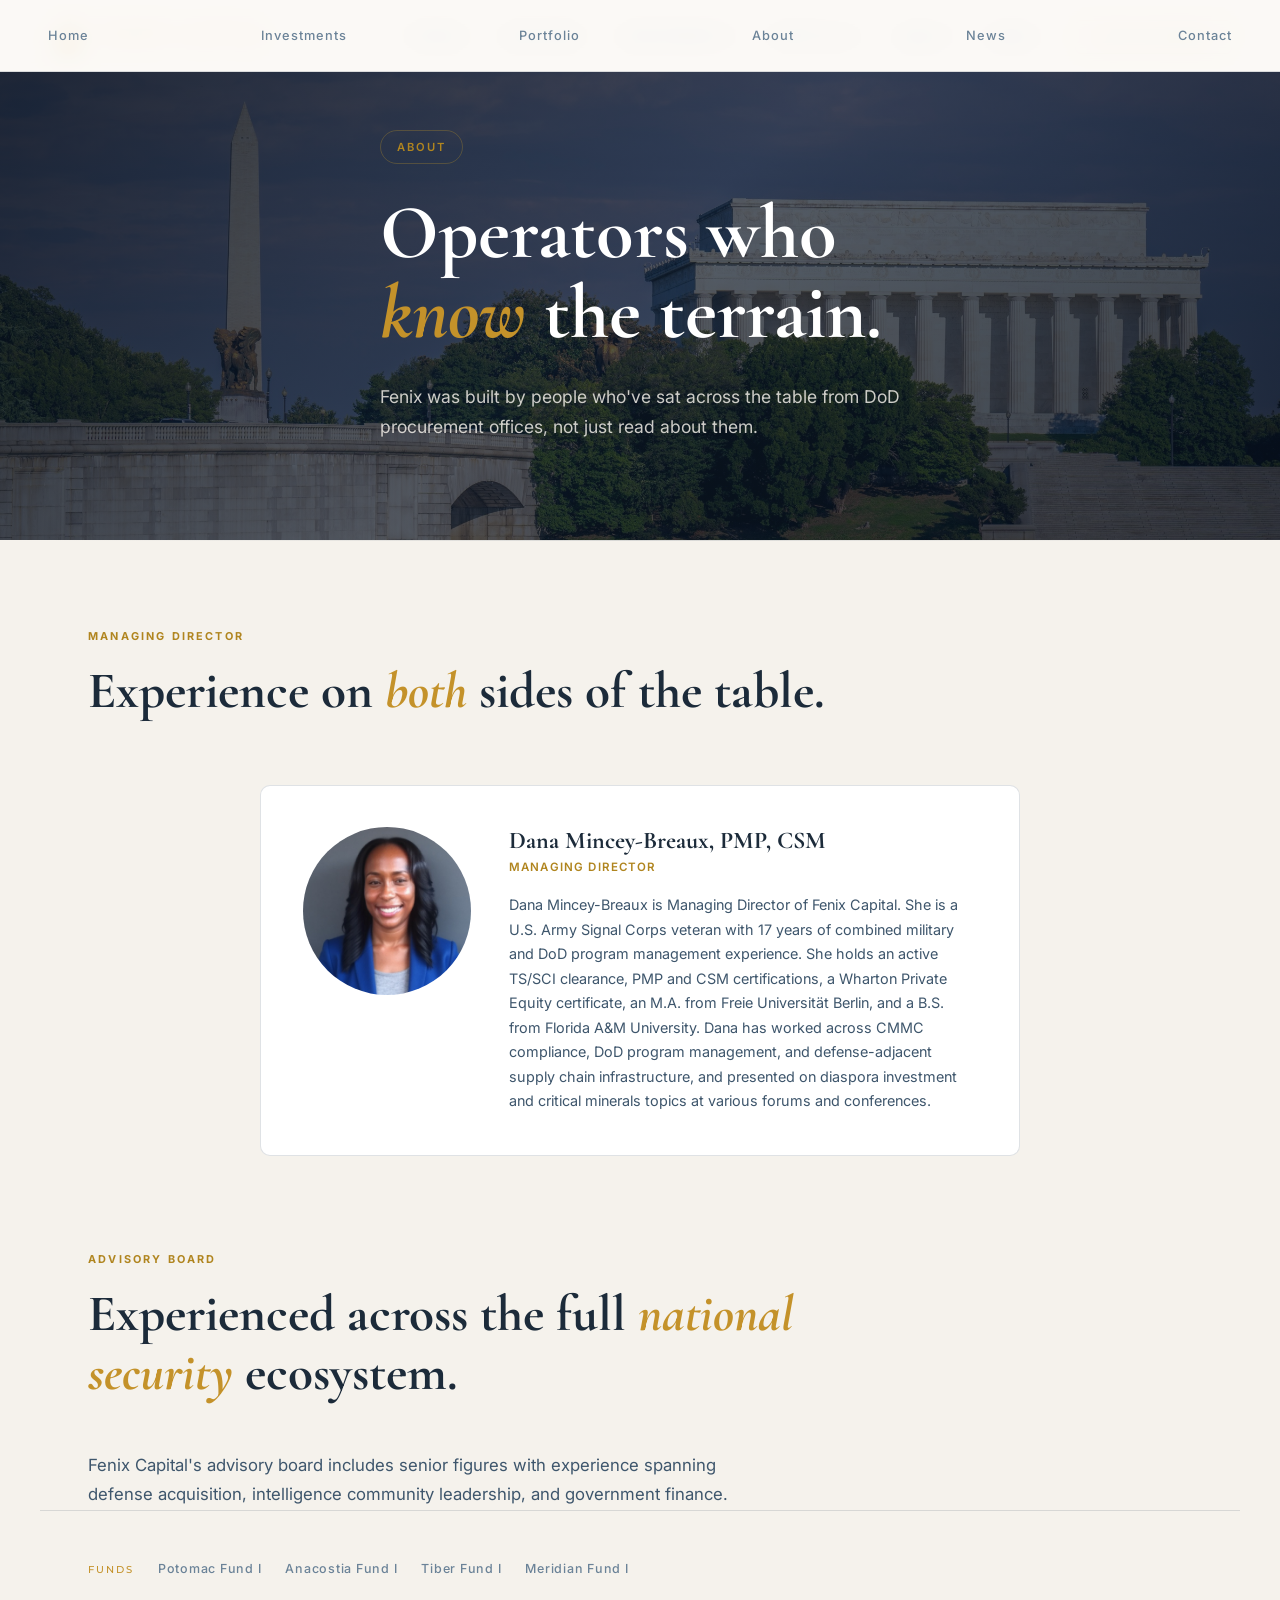
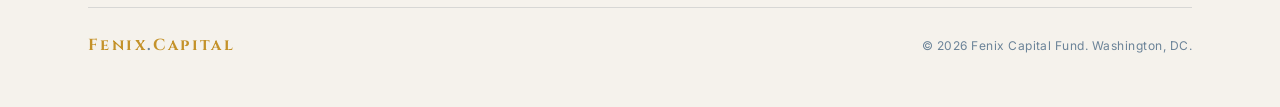
==== commit 31a91a17: "PAGE 3: rename Funds -> Investments, thesis-only vehicle page - rename funds.html -> investments.htm" ====
--- a/about.html
+++ b/about.html
@@ -19,7 +19,7 @@
     <ul class="nav-links">
       <li><a href="index.html#thesis">Thesis</a></li>
       <li><a href="index.html#edge">Our Edge</a></li>
-      <li><a href="funds.html">Funds</a></li>
+      <li><a href="investments.html">Investments</a></li>
       <li><a href="portfolio.html">Portfolio</a></li>
       <li><a href="about.html">About</a></li>
       <li><a href="news.html">News</a></li>
@@ -86,15 +86,15 @@
   <footer>
     <div class="footer-funds">
       <span class="footer-funds-label">Funds</span>
-      <a href="funds.html">Potomac Fund I</a>
-      <a href="funds.html">Anacostia Fund I</a>
-      <a href="funds.html">Tiber Fund I</a>
-      <a href="funds.html">Meridian Fund I</a>
+      <a href="investments.html">Potomac Fund I</a>
+      <a href="investments.html">Anacostia Fund I</a>
+      <a href="investments.html">Tiber Fund I</a>
+      <a href="investments.html">Meridian Fund I</a>
     </div>
     <div class="footer-logo">Fenix<span>.</span>Capital</div>
     <nav class="footer-links">
       <a href="index.html">Home</a>
-      <a href="funds.html">Funds</a>
+      <a href="investments.html">Investments</a>
       <a href="portfolio.html">Portfolio</a>
       <a href="about.html">About</a>
       <a href="news.html">News</a>
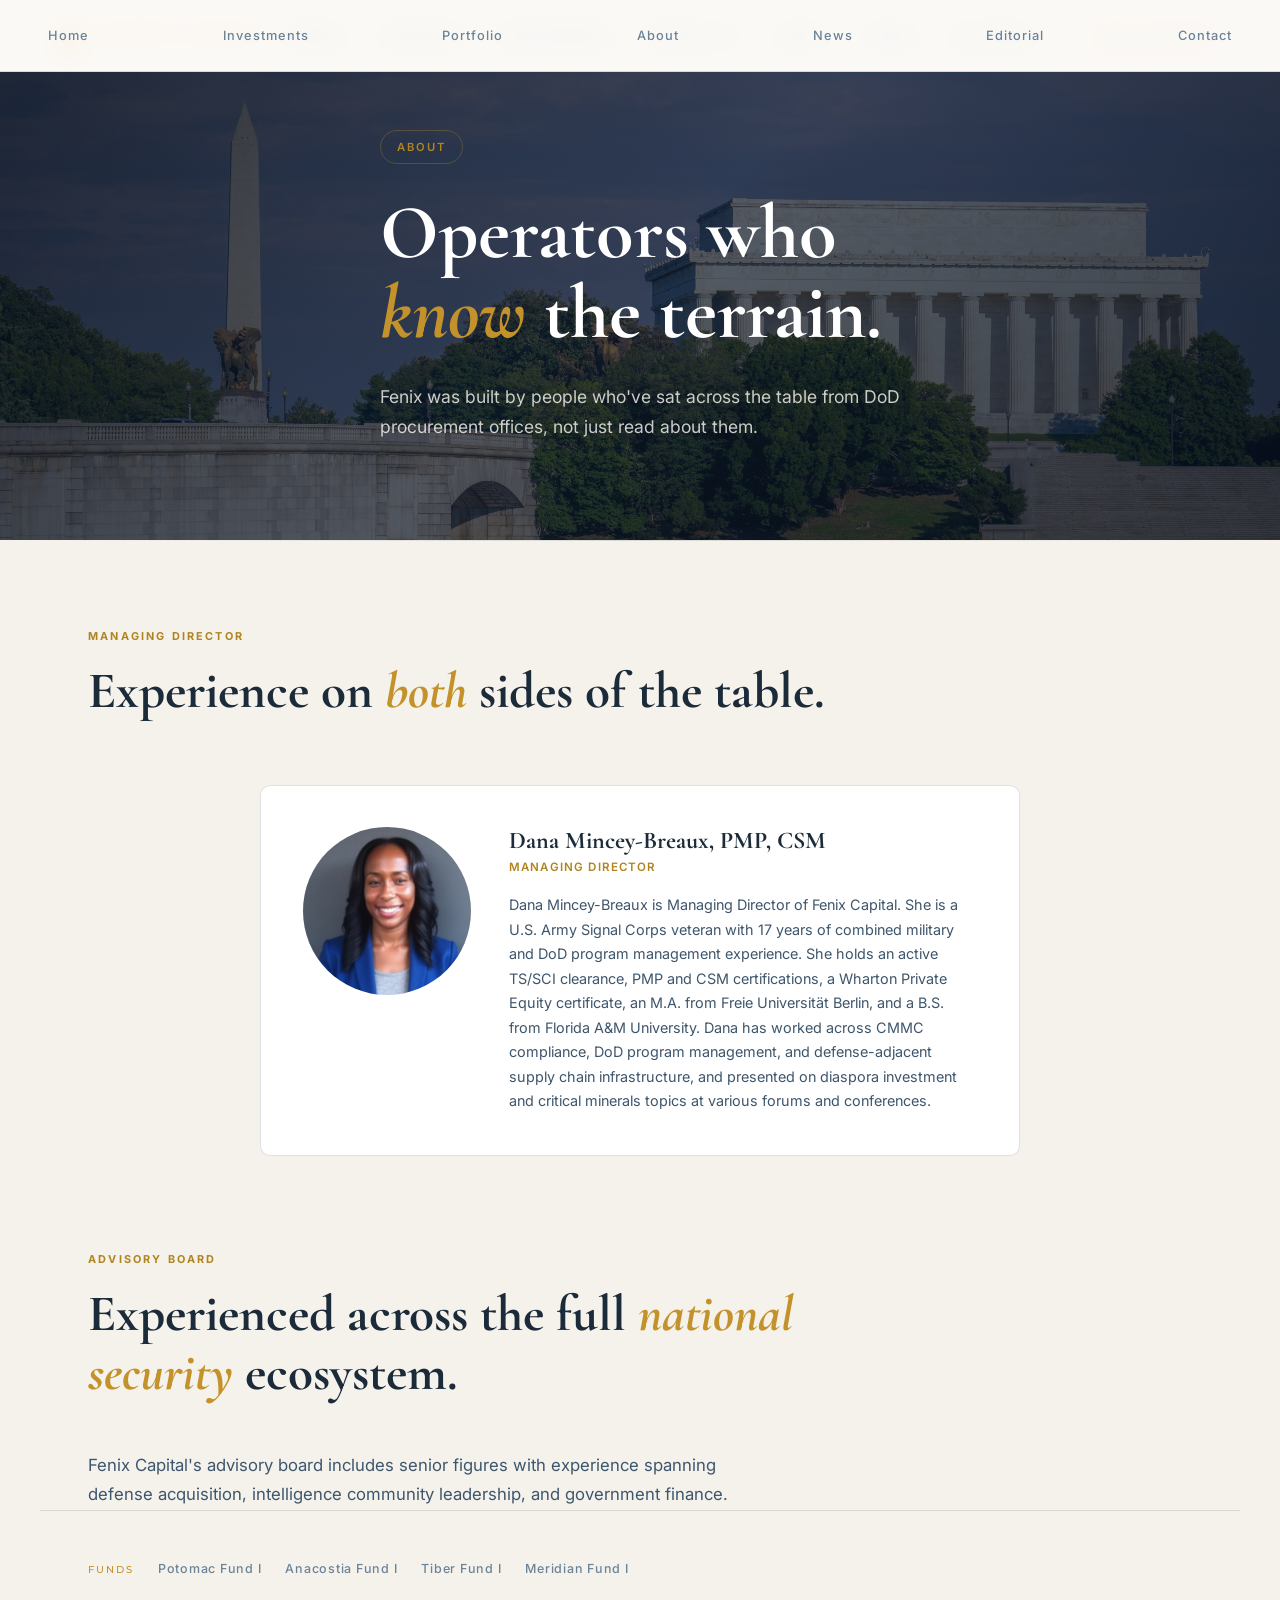
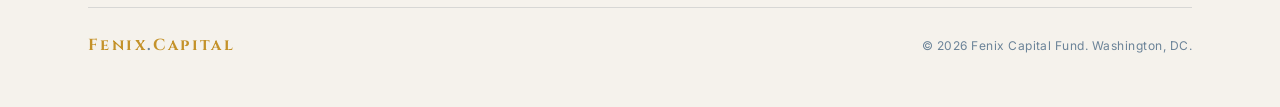
==== commit 525458ab: "PAGE 4: add Editorial page (/insights) - new insights.html: "Perspectives on Defense Technology & Cr" ====
--- a/about.html
+++ b/about.html
@@ -23,6 +23,7 @@
       <li><a href="portfolio.html">Portfolio</a></li>
       <li><a href="about.html">About</a></li>
       <li><a href="news.html">News</a></li>
+      <li><a href="insights.html">Editorial</a></li>
       <li><a href="contact.html" class="nav-cta">Get in Touch</a></li>
     </ul>
     <div class="hamburger" aria-label="Menu">
@@ -98,6 +99,7 @@
       <a href="portfolio.html">Portfolio</a>
       <a href="about.html">About</a>
       <a href="news.html">News</a>
+      <a href="insights.html">Editorial</a>
       <a href="contact.html">Contact</a>
     </nav>
     <div class="footer-copy">© 2026 Fenix Capital Fund. Washington, DC.</div>
